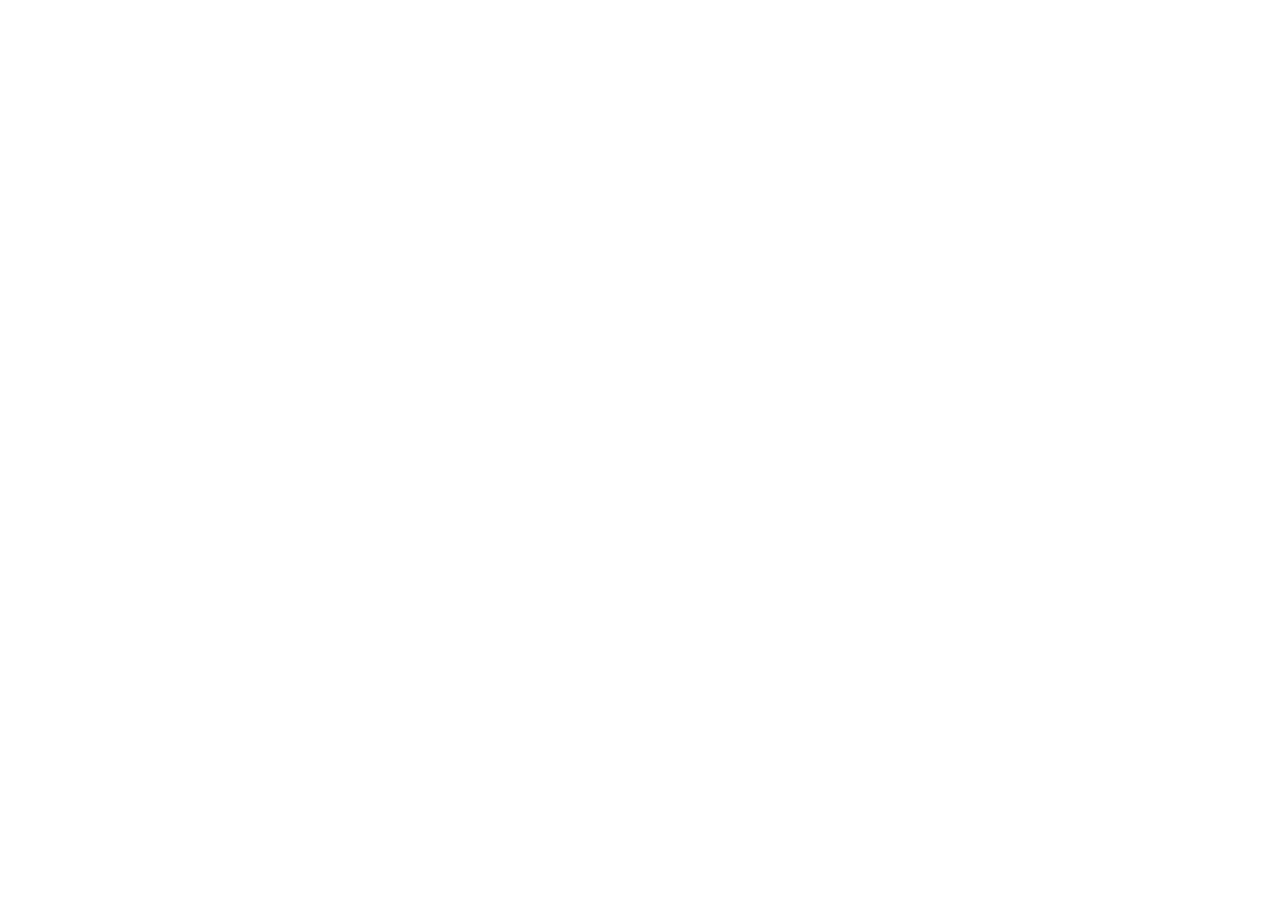
==== ex13_projeto_imovi/index.html @ 2b99b9dc "Commit inicial Criação e  aplicação do bootstrap, utilizando conceitos básicos e aprofundados." ====
<!DOCTYPE html>
<html lang="pt-br">
  <head>
    <meta charset="UTF-8" />
    <meta http-equiv="X-UA-Compatible" content="IE=edge" />
    <meta name="viewport" content="width=device-width, initial-scale=1.0" />
    <title>iMovi</title>
    <link rel="shortcut icon" href="img/favicon.ico" type="image/x-icon" />
    <!-- Google fonts Lato -->
    <link rel="preconnect" href="https://fonts.googleapis.com" />
    <link rel="preconnect" href="https://fonts.gstatic.com" crossorigin />
    <link
      href="https://fonts.googleapis.com/css2?family=Lato:ital,wght@0,100;0,300;0,400;0,700;0,900;1,100;1,300;1,400;1,700;1,900&display=swap"
      rel="stylesheet"
    />
    <!-- CSS Bootstrap -->
    <link
      href="https://cdn.jsdelivr.net/npm/bootstrap@5.0.2/dist/css/bootstrap.min.css"
      rel="stylesheet"
      integrity="sha384-EVSTQN3/azprG1Anm3QDgpJLIm9Nao0Yz1ztcQTwFspd3yD65VohhpuuCOmLASjC"
      crossorigin="anonymous"
    />
    <!-- Bootstrap Icons -->
    <link
      rel="stylesheet"
      href="https://cdn.jsdelivr.net/npm/bootstrap-icons@1.5.0/font/bootstrap-icons.css"
    />
    <!-- CSS do projeto -->
    <link rel="stylesheet" href="css/styles.css" />
    <!-- JavaScript Bootstrap -->
    <script
      src="https://cdn.jsdelivr.net/npm/bootstrap@5.0.2/dist/js/bootstrap.bundle.min.js"
      integrity="sha384-MrcW6ZMFYlzcLA8Nl+NtUVF0sA7MsXsP1UyJoMp4YLEuNSfAP+JcXn/tWtIaxVXM"
      crossorigin="anonymous"
    ></script>
  </head>
  <body>
    

    <!-- 1ª Digitação (Aqui) -->

   
  </body>
</html>
---- ex13_projeto_imovi/css/styles.css ----
/* 2ª Digitação (Aqui) */
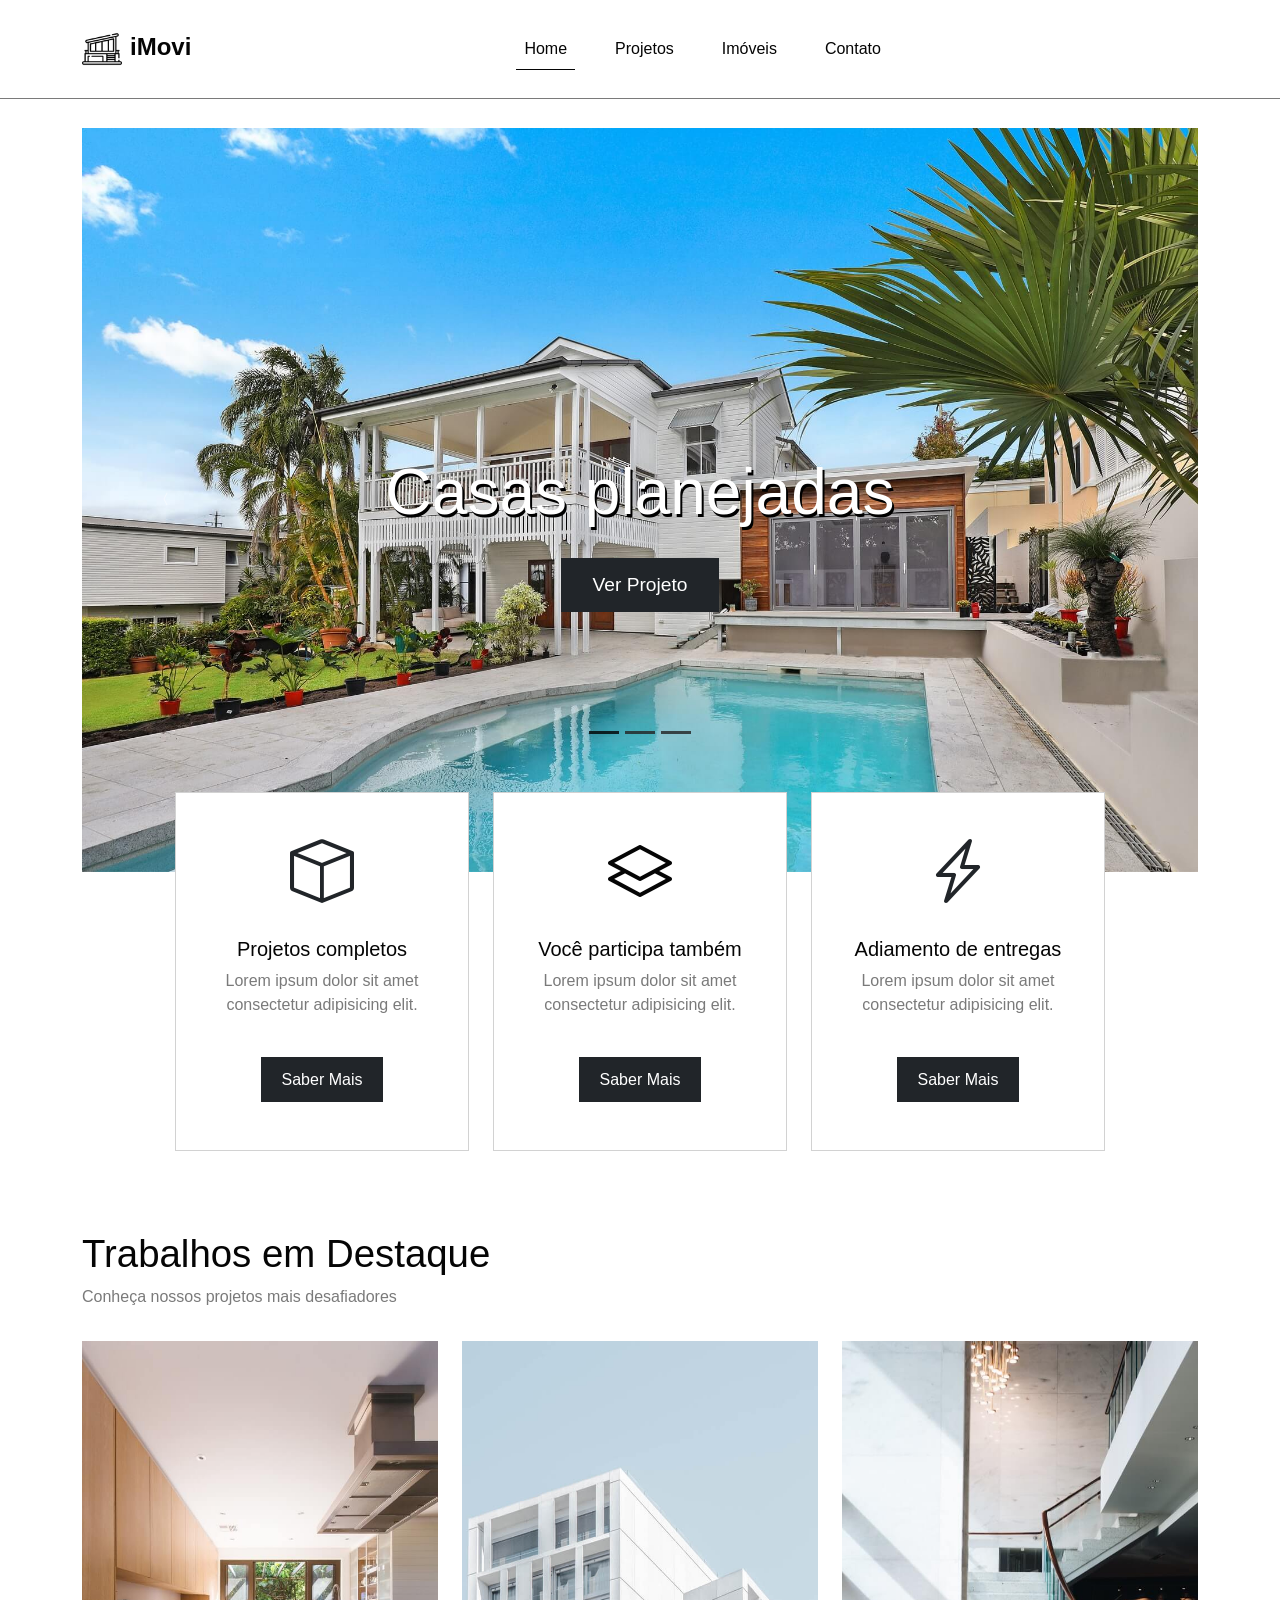
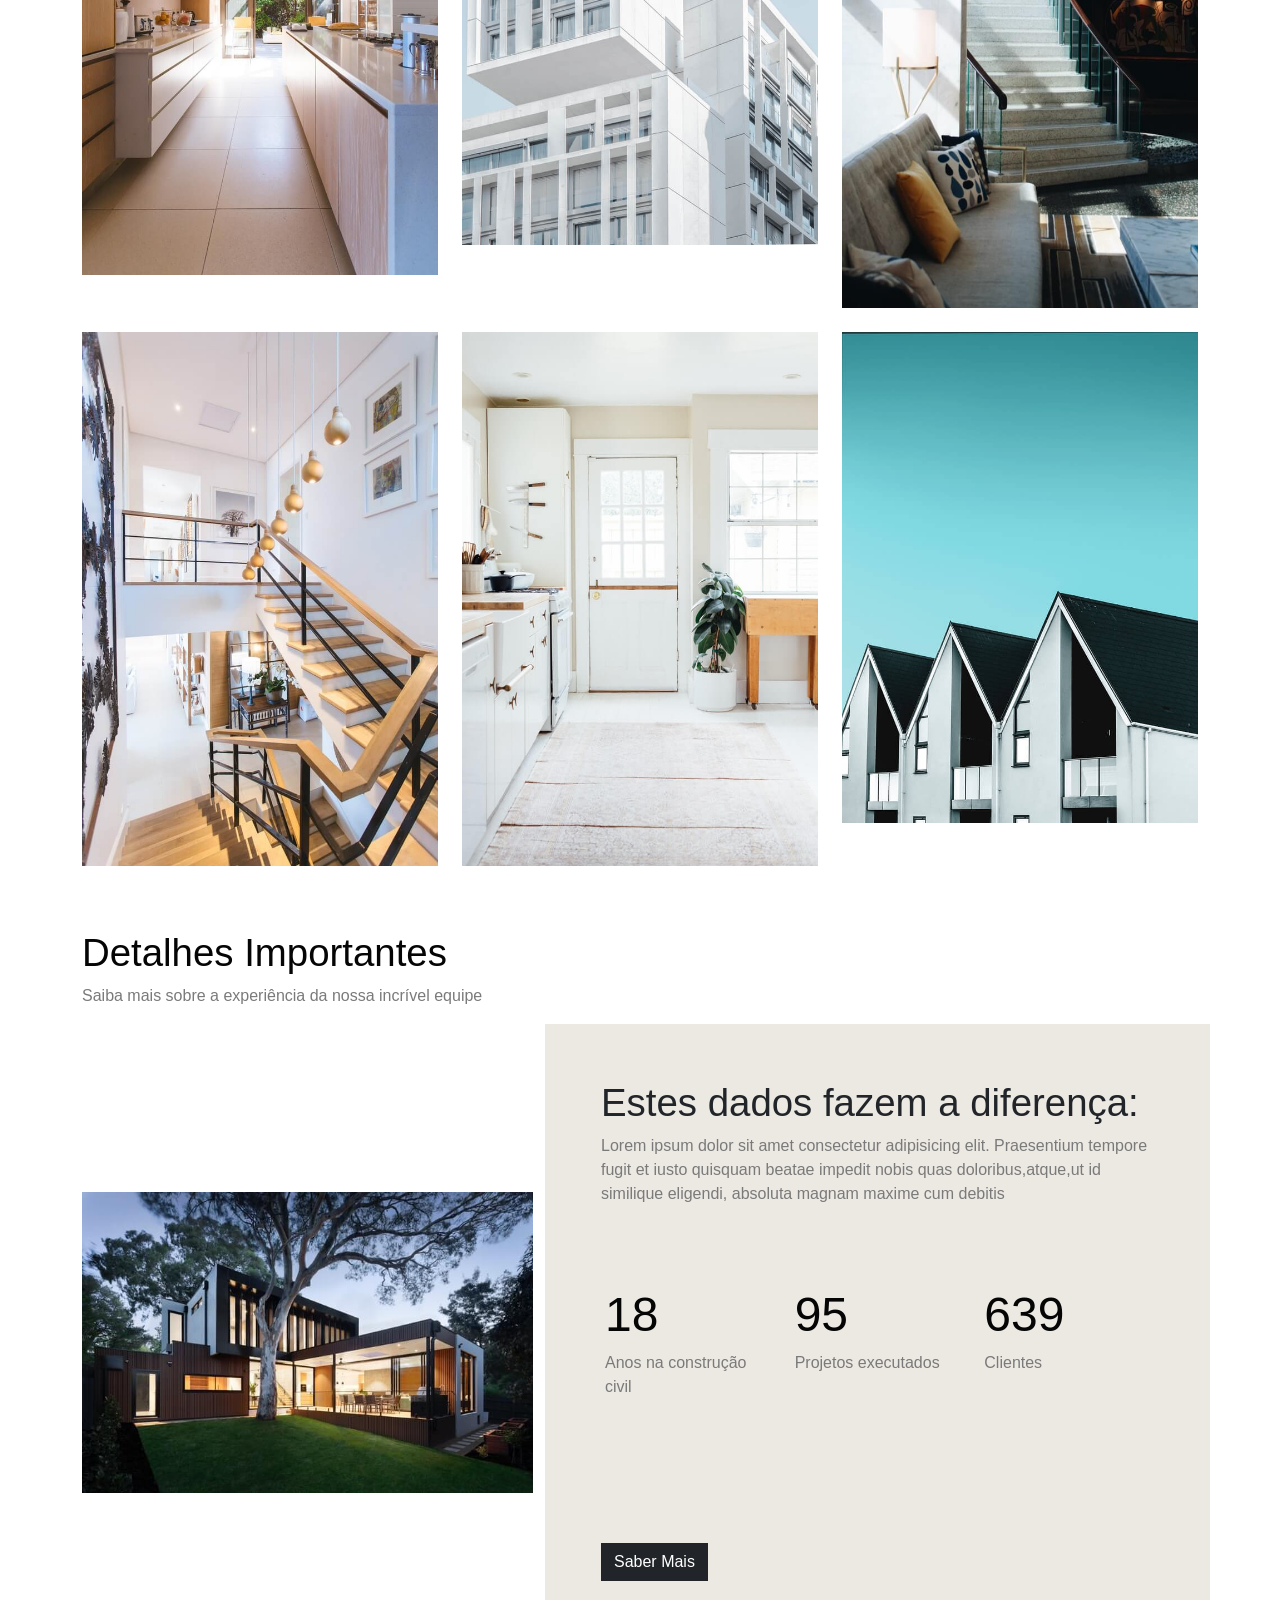
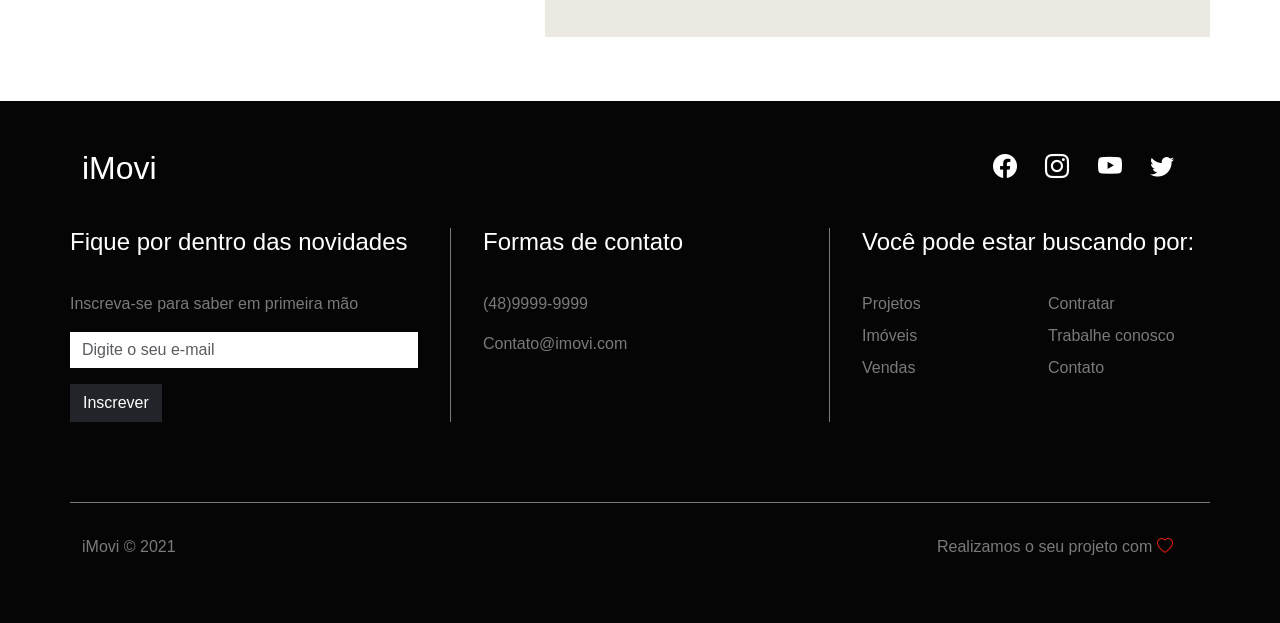
==== commit 9905f8c5: "Atividades realizadas, do 10 até o 13 Feitos conforme as orientações" ====
--- a/ex13_projeto_imovi/index.html
+++ b/ex13_projeto_imovi/index.html
@@ -35,10 +35,337 @@
     ></script>
   </head>
   <body>
-    
+    <!-- NAVBAR -->
+    <nav class="navbar navbar-expand-lg fixed-top bg-primary-color" id="navbar">
+      <div class="container py-3">
+        <a class="navbar-brand" href="#">
+          <img src="img/imovi-icon.png" alt="iMovi" />
+          <span>iMovi</span>
+        </a>
+        <button 
+          class="navbar-toggler"
+          type="button"
+          data-bs-toggle="collapse"
+          data-bs-target="#navbar-items"
+          aria-controls="navbar-items"
+          aria-expanded="false"
+          aria-label="Toggle navigation"
+        >
+          <i class="bi bi-list"></i>
+        </button>
+        <div class="collapse navbar-collapse" id="navbar-items">
+          <ul class="navbar-nav me-auto mb-2 mb-lg-0">
+            <li class="nav-item">
+              <a class="nav-link active" aria-current="page" href="#">Home</a>
+            </li>
+            <li class="nav-item">
+              <a class="nav-link" href="#">Projetos</a>
+            </li>
+            <li class="nav-item">
+              <a class="nav-link" href="#">Imóveis</a>
+            </li>
+            <li class="nav-item">
+              <a class="nav-link" href="#">Contato</a>
+            </li>
+          </ul>
+        </div>
+      </div>
+    </nav>
+    <!-- SLIDER -->
+    <div class="container" id="slider-container">
+      <div id="slider" class="carousel slide" data-bs-ride="carousel">
+        <div class="carousel-indicators">
+          <button
+            type="button"
+            data-bs-target="#slider"
+            data-bs-slide-to="0"
+            class="active"
+            aria-current="true"
+            aria-label="Slide 1"
+          ></button>
+          <button
+            type="button"
+            data-bs-target="#slider"
+            data-bs-slide-to="1"
+            aria-label="Slide 2"
+          ></button>
+          <button
+            type="button"
+            data-bs-target="#slider"
+            data-bs-slide-to="2"
+            aria-label="Slide 3"
+          ></button>
+        </div>
+        <div class="carousel-inner">
+          <div class="carousel-item active">
+            <img src="img/banner-1.jpg" class="d-block w-100" alt="Casa 1" />
+            <div class="carousel-caption">
+              <h5>Casas planejadas</h5>
+              <a href="#" class="btn btn-dark">Ver Projeto</a>
+            </div>
+          </div>
+          <div class="carousel-item">
+            <img src="img/banner-2.jpg" class="d-block w-100" alt="Casa 2" />
+            <div class="carousel-caption">
+              <h5>Projetos Complexos</h5>
+              <a href="#" class="btn btn-dark">Ver Projeto</a>
+            </div>
+          </div>
+          <div class="carousel-item">
+            <img src="img/banner-3.jpg" class="d-block w-100" alt="Casa 3" />
+            <div class="carousel-caption">
+              <h5>Projetos Inovadores</h5>
+              <a href="#" class="btn btn-dark">Ver Projeto</a>
+            </div>
+          </div>
+        </div>
+        <button
+          class="carousel-control-prev"
+          type="button"
+          data-bs-target="#slider"
+          data-bs-slide="prev"
+        >
+          <i class="bi bi-chevron-compact-left"></i>
+          <span class="visually-hidden">Previous</span>
+        </button>
+        <button
+          class="carousel-control-next"
+          type="button"
+          data-bs-target="#slider"
+          data-bs-slide="next"
+        >
+          <i class="bi bi-chevron-compact-right"></i>
+          <span class="visually-hidden">Next</span>
+        </button>
+      </div>
+      <div class="col-12 col-md-10 offset-md-1" id="mini-banners">
+        <div class="row">
+          <div class="col-12 col-md-4">
+            <div class="card text-center">
+              <i class="bi bi-box bg-primary-color"></i>
+              <div class="card-body">
+                <h5 class="card-title primary-color">Projetos completos</h5>
+                <p class="card-text secondary-color">
+                  Lorem ipsum dolor sit amet consectetur adipisicing elit.
+                </p>
+                <a href="#" class="btn btn-dark">Saber Mais</a>
+              </div>
+            </div>
+          </div>
+          <div class="col-12 col-md-4">
+            <div class="card text-center">
+              <i class="bi bi-layers primary-color"></i>
+              <div class="card-body">
+                <h5 class="card-title primary-color">Você participa também</h5>
+                <p class="card-text secondary-color">
+                 Lorem ipsum dolor sit amet consectetur adipisicing elit.
 
-    <!-- 1ª Digitação (Aqui) -->
-
-   
+                </p>
+                <a href="#" class="btn btn-dark">Saber Mais</a>
+              </div>
+            </div>
+          </div>
+          <div class="col-12 col-md-4">
+            <div class="card text-center">
+              <i class="bi bi-lightning-charge"></i>
+              <div class="card-body primary-color">
+                <h5 class="card-title primary-color">
+                  Adiamento de entregas
+                </h5>
+                <p class="card-text secondary-color">
+                  Lorem ipsum dolor sit amet consectetur adipisicing elit.
+                </p>
+                <a href="#" class="btn btn-dark">Saber Mais</a>
+              </div>
+            </div>
+          </div>
+        </div>
+      </div>
+    </div>
+    <!-- DESTAQUES -->
+    <div class="container" id="featured-container">
+      <div class="col-12">
+        <h2 class="title primary-color">Trabalhos em Destaque</h2>
+        <p class="subtitle secondary-color">
+          Conheça nossos projetos mais desafiadores
+        </p>
+      </div>
+      <div class="col-12" id="featured-images">
+        <div class="row g-4">
+          <div class="col-12 col-md-4">
+            <img src="img/project-1.jpg" alt="projeto 1" class="img-fluid" />
+            <div class="banner-content">
+              <p class="secondary-color">Categoria</p>
+              <h3>Nome do Projeto</h3>
+            </div>
+          </div>
+          <div class="col-12 col-md-4">
+            <img src="img/project-2.jpg" alt="projeto 2" class="img-fluid" />
+            <div class="banner-content">
+              <p class="secondary-color">Categoria</p>
+              <h3>Nome do Projeto</h3>
+            </div>
+          </div>
+          <div class="col-12 col-md-4">
+            <img src="img/project-3.jpg" alt="projeto 3" class="img-fluid" />
+            <div class="banner-content">
+              <p class="secondary-color">Categoria</p>
+              <h3>Nome do Projeto</h3>
+            </div>
+          </div>
+          <div class="col-12 col-md-4">
+            <img src="img/project-4.jpg" alt="projeto 4" class="img-fluid" />
+            <div class="banner-content">
+              <p class="secondary-color">Categoria</p>
+              <h3>Nome do Projeto</h3>
+            </div>
+          </div>
+          <div class="col-12 col-md-4">
+            <img src="img/project-5.jpg" alt="projeto 5" class="img-fluid" />
+            <div class="banner-content">
+              <p class="secondary-color">Categoria</p>
+              <h3>Nome do Projeto</h3>
+            </div>
+          </div>
+          <div class="col-12 col-md-4">
+            <img src="img/project-6.jpg" alt="projeto 6" class="img-fluid" />
+            <div class="banner-content">
+              <p class="secondary-color">Categoria</p>
+              <h3>Nome do Projeto</h3>
+            </div>
+          </div>
+        </div>
+      </div>
+    </div>
+    <!-- INFO -->
+    <div class="container" id="info-container">
+      <div class="col-12">
+        <h2 class="title primary-color">Detalhes Importantes</h2>
+        <p class="subtitle secondary-color">
+          Saiba mais sobre a experiência da nossa incrível equipe
+        </p>
+      </div>
+      <div class="col-12">
+        <div class="row">
+          <div class="col-12 col-md-5" id="info-banner">
+            <img src="img/infobanner.jpg" alt="Informações" class="img-fluid" />
+          </div>
+          <div class="col-12 col-md-7 bg-secondary-color" id="info-content">
+            <div class="row">
+              <div class="col-12">
+                <h2 class="title">Estes dados fazem a diferença:</h2>
+                <p class="subtitle secondary-color">
+                                    Lorem ipsum dolor sit amet consectetur adipisicing elit.
+                  Praesentium tempore fugit et iusto quisquam beatae impedit nobis quas doloribus,atque,ut id similique eligendi, absoluta magnam maxime cum debitis
+                </p>
+              </div>
+              <div class="col-12" id="info-numbers">
+                <div class="row">
+                  <div class="col-4">
+                    <h3 class="primary-color">18</h3>
+                    <p class="secondary-color">Anos na construção civil</p>
+                  </div>
+                  <div class="col-4">
+                    <h3 class="primary-color">95</h3>
+                    <p class="secondary-color">Projetos executados</p>
+                  </div>
+                  <div class="col-4">
+                    <h3 class="primary-color">639</h3>
+                    <p class="secondary-color">Clientes</p>
+                  </div>
+                </div>
+              </div>
+              <div class="col-12">
+                <a class="btn btn-dark">Saber Mais</a>
+              </div>
+            </div>
+          </div>
+        </div>
+      </div>
+    </div>
+    <!-- FOOTER -->
+    <footer class="container-fluid bg-dark-color" id="footer">
+      <div class="container">
+        <div class="row">
+          <!-- FOOTER TOP -->
+          <div class="col-12" id="footer-top">
+            <div class="row justify-content-between">
+              <div class="col-4">
+                <h2>
+                  iMovi
+                </h2>
+              </div>
+              <div class="col-4" id="social-icons">
+                <i class="bi bi-facebook"></i>
+                <i class="bi bi-instagram"></i>
+                <i class="bi bi-youtube"></i>
+                <i class="bi bi-twitter"></i>
+              </div>
+            </div>
+          </div>
+          <!-- FOOTER DETAILS -->
+          <div class="col-12" id="footer-details">
+            <div class="row">
+              <div class="col-12 col-md-4" id="news-container">
+                <h4>Fique por dentro das novidades</h4>
+                <p class="secondary-color">
+                  Inscreva-se para saber em primeira mão
+                </p>
+                <form>
+                  <div class="mb-3">
+                    <input
+                      type="email"
+                      class="form-control"
+                      placeholder="Digite o seu e-mail"
+                    />
+                  </div>
+                  <button class="btn btn-dark">Inscrever</button>
+                </form>
+              </div>
+              <div class="col-12 col-md-4" id="contact-container">
+                <h4>Formas de contato</h4>
+                <p class="secondary-color">(48)9999-9999</p>
+                <p class="secondary-color">Contato@imovi.com</p>
+              </div>
+              <div class="col-12 col-md-4" id="links-container">
+                <div class="row">
+                  <h4>Você pode estar buscando por:</h4>
+                  <div class="col-6">
+                    <ul class="list-unstyled">
+                      <li><a href="#" class="secondary-color">Projetos</a></li>
+                      <li><a href="#" class="secondary-color">Imóveis</a></li>
+                      <li><a href="#" class="secondary-color">Vendas</a></li>
+                    </ul>
+                  </div>
+                  <div class="col-6">
+                    <ul class="list-unstyled">
+                      <li><a href="#" class="secondary-color">Contratar</a></li>
+                      <li>
+                        <a href="#" class="secondary-color">Trabalhe conosco</a>
+                      </li>
+                      <li><a href="#" class="secondary-color">Contato</a></li>
+                    </ul>
+                  </div>
+                </div>
+              </div>
+            </div>
+          </div>
+          <!-- FOOTER BOTTOM -->
+          <div class="col-12" id="footer-bottom">
+            <div class="row justify-content-between">
+              <div class="col-12 col-md-3">
+                <p class="secondary-color">iMovi &copy; 2021</p>
+              </div>
+              <div class="col-12 col-md-3">
+                <p class="secondary-color">
+                  Realizamos o seu projeto com
+                  <i class="bi bi-heart"></i>
+                </p>
+              </div>
+            </div>
+          </div>
+        </div>
+      </div>
+    </footer>
   </body>
-</html>
+</html>
--- a/ex13_projeto_imovi/css/styles.css
+++ b/ex13_projeto_imovi/css/styles.css
@@ -1 +1,336 @@
-/* 2ª Digitação (Aqui) */+* {
+    font-family: 'Lato', sans-serif;
+}
+
+.bg-primary-color {
+    background-color: #fff;
+}
+
+.bg-secondary-color {
+    background-color: #ece8e2;
+}
+
+.bg-dark-color {
+    background-color: #050505;
+}
+
+.primary-color {
+    color: #050505;
+}
+
+.secondary-color {
+    color: #7a7a7a;
+}
+
+/* NAVBAR */
+#navbar {
+    border-bottom: 1px solid #7a7a7a;
+}
+
+#navbar a {
+    color: #050505;
+}
+
+#navbar a:hover {
+    color: #7a7a7a;
+}
+
+#navbar .active {
+    border-bottom: 1px solid #050505;
+}
+
+.navbar-brand {
+    display: flex;
+}
+
+.navbar-brand img {
+    width: 40px;
+}
+
+.navbar-brand span {
+    font-weight: 700;
+    font-size: 1.5rem;
+    margin-left: 0.5rem;
+}
+
+#navbar-items .navbar-nav {
+    display: flex;
+    justify-content: center;
+    width: 100%;
+}
+
+#navbar-items .nav-item {
+    margin: 0 1em;
+}
+
+/* SLIDER */
+#slider {
+    margin-top: 8em;
+    margin-bottom: 1em;
+}
+
+#slider .carousel-caption {
+    bottom: 3em;
+}
+
+#slider .carousel-caption h5 {
+    font-size: 2.5em;
+    text-shadow: #000 2px 2px;
+}
+
+.btn {
+    border-radius: 0;
+}
+
+#slider .btn {
+    padding: 0.3em 0.8em;
+    font-size: 1em;
+    margin-top: 1em;
+}
+
+.carousel-control-prev,
+.carousel-control-next {
+    opacity: 0.7;
+}
+
+.carousel-control-prev i,
+.carousel-control-next {
+    opacity: 0.7;
+}
+
+.carousel-indicators [data-bs-target] {
+    background-color: #222;
+    opacity: 0.8;
+}
+
+.carousel-indicators .active {
+    background-color: #000;
+}
+
+@media (min-width: 768px) {
+    #slider .carousel-caption {
+        bottom: 15em;
+    }
+    #slider .carousel-caption h5 {
+        font-size: 4em;
+        text-shadow: #000 2px 3px;
+    }
+    #slider .btn {
+        padding: 0.6em 1.6em;
+        font-size: 1.2em;
+        margin-top: 1em;
+    }
+    .carousel-indicators {
+        bottom: 7em;
+    }
+}
+
+/* MINI BANNERS */
+#mini-banners {
+    margin-bottom: 4em;
+}
+
+#mini-banners .card {
+    padding: 2em 0.3em;
+    border-radius: 0;
+}
+
+#mini-banners i {
+    font-size: 4em;
+}
+
+#mini-banners .card-tittle {
+   margin-bottom: 1.5em;
+}
+
+#mini-banners .btn {
+    margin-top:  1.5em;
+    padding: 0.6em 1.2em;
+}
+
+#mini-banners .card {
+    margin-bottom: 1em;
+}
+
+@media (min-width: 768px) {
+    #mini-banners {
+        margin-top: -6em;
+    }
+}
+
+/* DESTAQUES */
+#featured-container {
+    margin-bottom: 4em;
+}
+
+.tittle {
+    font-size: 1.75em;
+    margin-bottom: 0.4em;
+    position: relative;
+}
+
+.tittle:before {
+    width: 75px;
+    border-top: 4px solid #7a7a7a;
+    content: '';
+    position: absolute;
+    bottom: 2em;
+}
+
+#featured-images {
+    margin-top: 2em;
+}
+
+#featured-images .col-md-4 {
+    position: relative;
+    cursor: pointer;
+}
+
+#featured-images .col-md-4:hover > .banner-content {
+    opacity: 0.8;
+}
+
+#featured-images .banner-content {
+    position: absolute;
+    top: 0;
+    left: 0;
+    height: 100%;
+    width: 100%;
+    background-color: #fff;
+    display: flex;
+    align-items: center;
+    justify-content: center;
+    flex-direction: column;
+    opacity: 0.6;
+    transition: 0.5s;
+}
+
+@media (min-width: 768px) {
+    .title {
+        font-size: 2.4em;
+    }
+
+    .title:before {
+        bottom: 1.5em;
+    }
+
+    #featured-images .banner-content {
+        opacity: 0;
+    }
+}
+
+/* INFO */
+#info-content {
+    margin-bottom: 4em;
+    padding: 4em 1em;
+}
+
+#info-numbers {
+    margin-bottom: 4em;
+    padding: 4em 1em;
+}
+
+#info-banner {
+    align-items: center;
+    display: flex;
+    margin-bottom: 2.5em;
+}
+
+#info-numbers h3 {
+    font-size: 3em;
+}
+
+@media (min-width: 768px) {
+    #info-content {
+        padding: 3.5em;
+    }
+}
+
+/* FOOTER TOP */
+#footer {
+    padding: 3em 2em;
+}
+
+#footer-top {
+    margin-bottom: 2em;
+}
+
+#footer-top,
+#footer-top i {
+    color: #fff;
+}
+
+#social-icons {
+    text-align: right;
+}
+
+#social-icons i {
+    margin-right: 1em;
+    font-size: 1.5em;
+    cursor: pointer;
+}
+
+#social-icons i:hover {
+    color: #7a7a7a;
+}
+
+/* FOOTER DETAILS */
+#footer-details {
+    margin-bottom: 3em;
+}
+
+#news-container,
+#contact-container,
+#links-container {
+    padding: 0;
+    border: 0;
+    margin-bottom: 2em;
+}
+
+#footer-details h4 {
+    color: #fff;
+    margin-bottom: 1.5em;
+}
+
+#news-container input {
+    border-radius: 0;
+    border: none;
+}
+
+#links-container li {
+    margin-bottom: 0.5em;
+}
+
+#links-container a {
+    text-decoration: none;
+}
+
+#links-container a:hover {
+    color: #fff;
+}
+
+/* FOOTER BOTTOM */
+#footer-bottom {
+    border-top: 1px solid #7a7a7a;
+    padding-top: 2em;
+}
+
+#footer-bottom i {
+    color: #e61e10;
+}
+
+@media (min-width: 768px) {
+    #news-container {
+        padding-right: 2em;
+    }
+
+    #contact-container {
+        padding: 0 2em;
+        border-left: 1px solid #7a7a7a;
+        border-right: 1px solid #7a7a7a;
+    }
+
+    #links-container {
+        padding-left: 2em;
+    }
+}
